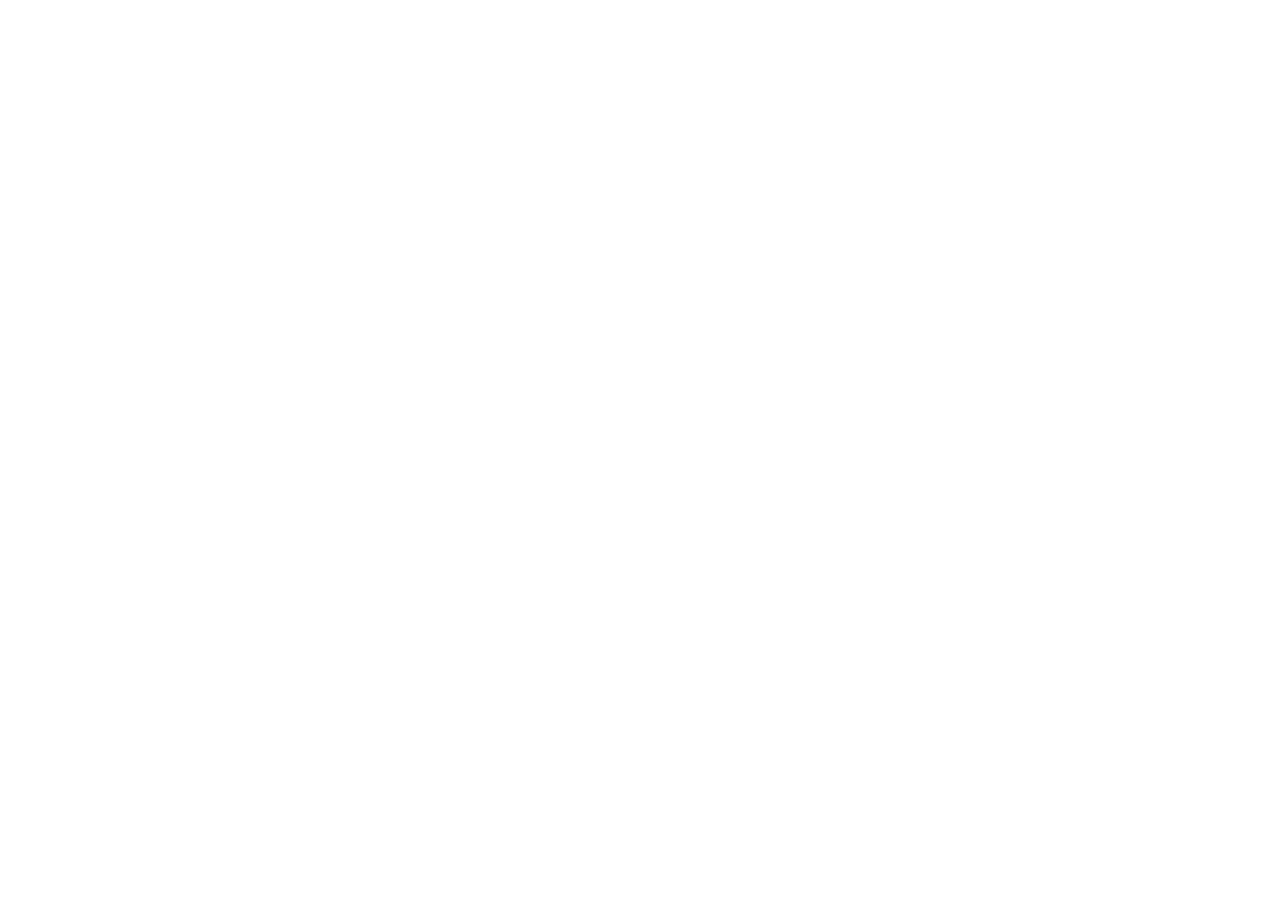
==== pages/courses.html @ 52b4a1c3 "bug image size" ====
<!DOCTYPE html>
<html lang="en">
  <head>
    <meta charset="UTF-8" />
    <meta http-equiv="X-UA-Compatible" content="IE=edge" />
    <meta name="viewport" content="width=device-width, initial-scale=1.0" />
    <!-- Adaugam metatag-urile pentru Google -->
    <title>Clonă IT School</title>
    <meta name="description" content="O replică a site-ului itschool.ro" />
    <!-- Includem font-urile prima oara -->
    <link rel="preconnect" href="https://fonts.googleapis.com" />
    <link rel="preconnect" href="https://fonts.gstatic.com" crossorigin />
    <link
      href="https://fonts.googleapis.com/css2?family=Poppins:ital,wght@0,400;0,700;1,400&display=swap"
      rel="stylesheet"
    />
    <!-- Pentru iconite -->
    <link
      href="https://fonts.googleapis.com/icon?family=Material+Icons"
      rel="stylesheet"
    />
    <!-- Includem CSS-urile noastre -->
    <link rel="stylesheet" href="../css/main.css" />
  </head>
  <body></body>
</html>
---- css/main.css ----
/* Adaugam varaibile */
:root {
  --text-primary: #101d42;
  --text-secondary: #fbb44c;
  --text-dark: #2b2922;
  --text-light: #eaeaea;
  --text-white: #ffffff;

  --button-color: #2bb686;

  --bg-primary: #141e4c;
  --bg-secondary: #dfedf5;
  --bg-dark: #101d42;
  --bg-light: #ffffff;

  --fs-large: 1rem;
  --fs-medium: 0.875rem;
  --fs-small: 0.75rem;

  --spacing-xl: 2.625rem;
  --spacing-large: 1.75rem;
  --spacing-medium: 1rem;
  --spacing-small: 0.5rem;
  --spacing-tiny: 0.25rem;

  --mobile-logo-height: 45px;
}

/* Resetam proprietatile default */
* {
  box-sizing: border-box;
}

body,
h1,
h2,
h3,
p {
  margin: 0;
  padding: 0;
}

ul {
  list-style-type: none;
  margin: 0;
  padding: 0;
}

a {
  display: block;
  text-decoration: none;
}

/* Adaugam proprietati legate de font */
body {
  font-family: "Poppins", sans-serif;
}

h1 {
  font-size: 3.5rem;
}

h2 {
  font-size: 1.75rem;
}

h3 {
  font-size: 1.5rem;
}

p {
  font-size: var(--fs-medium);
}

/* Adaugam proprietati legate de culori */
h1 {
  color: var(--text-light);
}

h2 {
  color: var(--text-primary);
}

h3 {
  color: var(--text-secondary);
}

p {
  color: var(--text-dark);
}

/* Clase reutilizabile */
.container {
  margin: auto;
  max-width: 1200px;
  padding: var(--spacing-medium);
}

/* Stilizeara nav-ului */
nav {
  background-color: var(--bg-primary);
  position: fixed;
  width: 100%;
  top: 0;
  z-index: 2;
}

nav img {
  width: auto;
  height: 60px;
}

/* Meniul si checkbox-ul sunt necesare doar pentru versiunea de mobile. */

nav ul {
  display: flex;
  align-items: baseline;
}

nav li {
  position: relative;
}

nav .arrow-down-icon {
  font-size: var(--fs-large);
  position: absolute;
}

nav a {
  font-size: var(--fs-small);
  color: var(--bg-light);
  text-transform: uppercase;
  padding: var(--spacing-medium);
}

nav .container {
  display: flex;
  justify-content: space-between;
  align-items: center;
}

nav .logo-link {
  padding: 0;
}

nav .menu-icon {
  color: var(--text-light);
  display: none;
}

nav input[type="checkbox"] {
  display: none;
}

nav .submenu {
  display: none;
  position: absolute;
  width: 10rem;
  top: calc(100% - var(--spacing-small));
  left: var(--spacing-medium);
  background-color: var(--bg-dark);
  padding: var(--spacing-tiny) 0;
  z-index: 3;
}

nav .submenu a {
  padding: var(--spacing-tiny) var(--spacing-small);
}

nav a:hover {
  color: var(--text-secondary);
}

/* Atentie la acest selector! display: block se aplica pe elementul cu clasa submenu, doar atunci cand parintele cu clasa about us are hover! */
nav .about-us:hover .submenu {
  display: block;
}

@media (max-width: 768px) {
  nav img {
    height: var(--mobile-logo-height);
  }

  nav ul {
    display: none;
  }

  nav .arrow-down-icon {
    display: none;
  }

  nav .about-us:hover .submenu {
    display: none;
  }

  nav input[type="checkbox"] {
    display: block;
    position: absolute;
    top: 0;
    left: 0;

    height: 100%;
    width: 100%;

    opacity: 0;
    margin: 0;

    cursor: pointer;
  }

  nav input[type="checkbox"]:checked ~ ul {
    display: block;
    width: 100%;

    position: fixed;
    top: calc(var(--mobile-logo-height) + 2 * var(--spacing-medium));
    left: 0;

    background-color: var(--bg-dark);
  }

  nav .menu-icon {
    display: block;
  }

  nav .menu-icon-container {
    position: relative;
  }
}

footer {
  background-color: var(--bg-primary);
}

footer p {
  color: var(--bg-light);
  text-align: center;
  font-size: var(--fs-small);
  padding: var(--spacing-medium) 0;
}
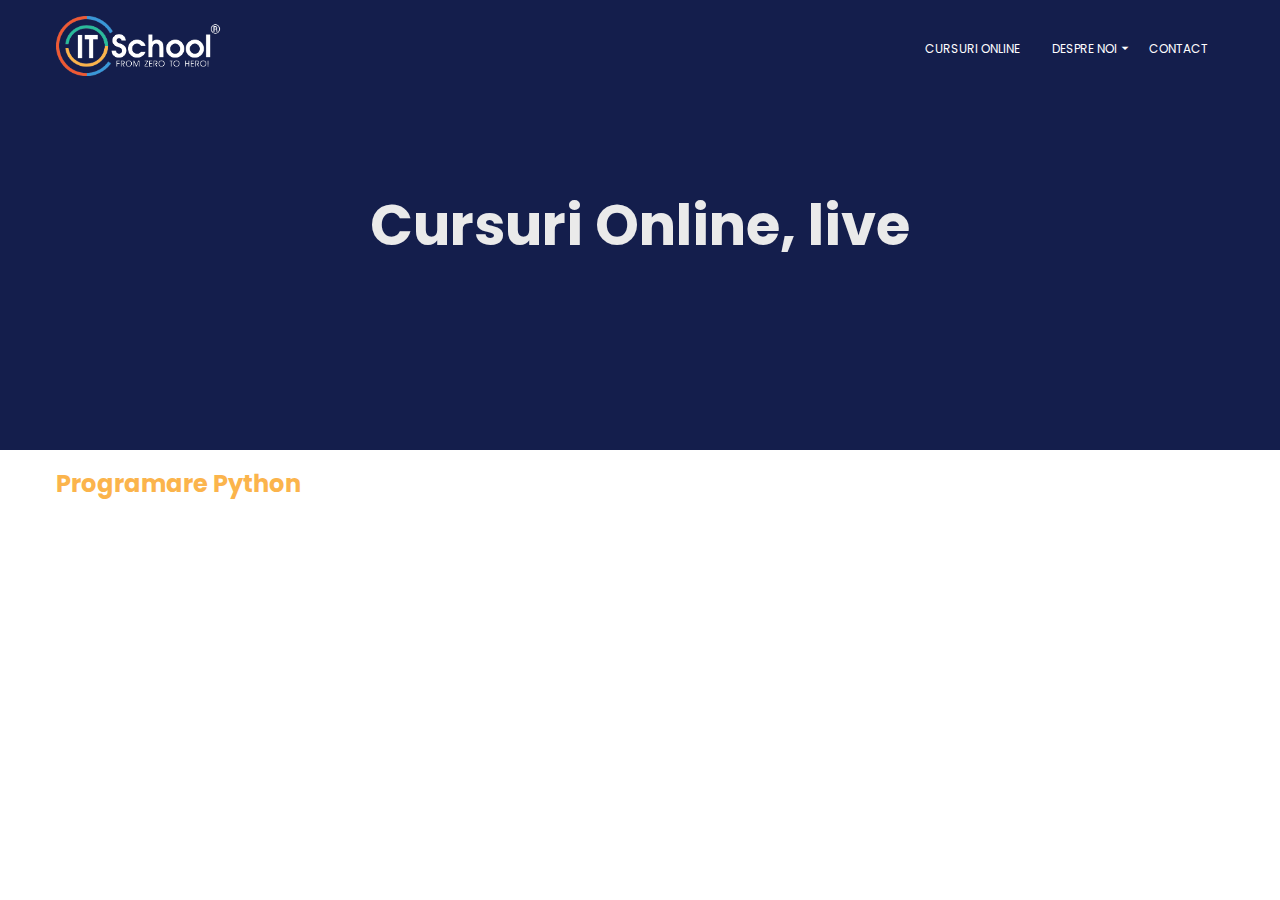
==== commit aa2a8342: "am mai adaugat ceva" ====
--- a/pages/courses.html
+++ b/pages/courses.html
@@ -21,6 +21,54 @@
     />
     <!-- Includem CSS-urile noastre -->
     <link rel="stylesheet" href="../css/main.css" />
+    <link rel="stylesheet" href="../css/courses.css">
   </head>
-  <body></body>
+  <body>
+    <nav>
+      <div class="container">
+        <a href="index.html" class="logo-link"
+          ><img src="/img/itschool-logo.png" alt="it-school-logo"
+        /></a>
+        <div class="menu-icon-container">
+      
+          <span class="material-icons menu-icon"> menu </span>
+          <input type="checkbox" />
+          <ul>
+            <li><a href="pages/courses.html"> Cursuri online </a></li>
+            <li class="about-us">
+              <a href="pages/about.html">
+                Despre noi
+                <span class="material-icons arrow-down-icon">
+                  arrow_drop_down
+                </span>
+              </a>
+              
+              <div class="submenu">
+                <a href="index.html">IT School</a>
+                <a href="pages/about.html">Despre Noi</a>
+              </div>
+            </li>
+            <li><a href="pages/contact.html"> Contact</a></li>
+          </ul>
+        </div>
+      </div>
+    </nav>
+    <section class="welcome">
+      <div class="container">
+        <h1>Cursuri Online, live</h1>
+      </div>
+
+    </section>
+    <section class="courses">
+      <div class="container"> 
+        <div class="courses-container">
+          <div class="course-wrapper">
+            <div class="course">
+              <h3>Programare Python</h3>
+            </div>
+          </div>
+        </div>
+      </div>    
+    </section>
+  </body>
 </html>
--- a/css/courses.css
+++ b/css/courses.css
@@ -0,0 +1,16 @@
+.welcome{
+    height: 50vh;
+    background-color: var(--bg-primary);
+    display: flex;
+    justify-content: center;
+    align-items: center;
+}
+.welcome .container {
+    margin: auto;
+    padding: var(--spacing-medium);
+}
+.welcome h1{
+    text-align: center;
+    color: var(--text-light);
+    
+}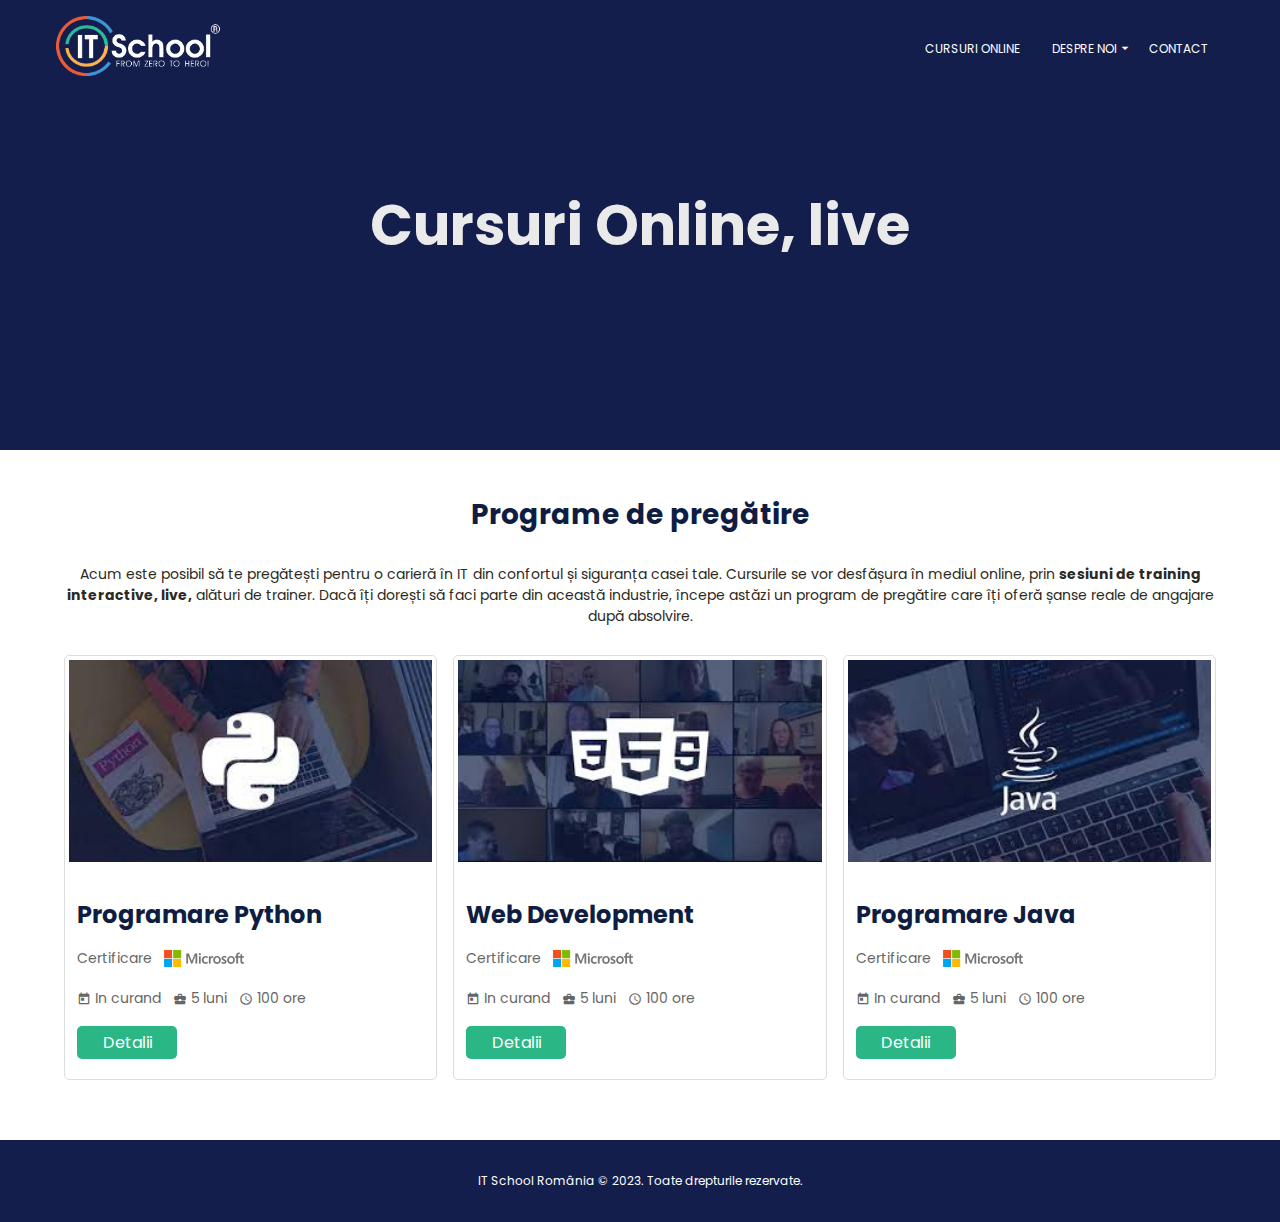
==== commit 798117b1: "pagina cursuri online" ====
--- a/pages/courses.html
+++ b/pages/courses.html
@@ -24,9 +24,10 @@
     <link rel="stylesheet" href="../css/courses.css">
   </head>
   <body>
+
     <nav>
       <div class="container">
-        <a href="index.html" class="logo-link"
+        <a href="/index.html" class="logo-link"
           ><img src="/img/itschool-logo.png" alt="it-school-logo"
         /></a>
         <div class="menu-icon-container">
@@ -34,9 +35,9 @@
           <span class="material-icons menu-icon"> menu </span>
           <input type="checkbox" />
           <ul>
-            <li><a href="pages/courses.html"> Cursuri online </a></li>
+            <li><a href="/pages/courses.html"> Cursuri online </a></li>
             <li class="about-us">
-              <a href="pages/about.html">
+              <a href="/pages/about.html">
                 Despre noi
                 <span class="material-icons arrow-down-icon">
                   arrow_drop_down
@@ -53,22 +54,108 @@
         </div>
       </div>
     </nav>
-    <section class="welcome">
+    <main>
+      <section class="welcome">
       <div class="container">
         <h1>Cursuri Online, live</h1>
       </div>
 
-    </section>
-    <section class="courses">
+      </section>
+      <section class="courses">
       <div class="container"> 
-        <div class="courses-container">
+        <h2>Programe de pregătire </h2>
+        <p class="p-prezentare">Acum este posibil să te pregătești pentru o carieră în IT din confortul și siguranța casei tale. Cursurile se vor desfășura în mediul online, prin <strong>sesiuni de training interactive, live,</strong> alături de trainer. Dacă îți dorești să faci parte din această industrie, începe astăzi un program de pregătire care îți oferă șanse reale de angajare după absolvire.</p>
+        <div class="courses-depo">
           <div class="course-wrapper">
             <div class="course">
-              <h3>Programare Python</h3>
+              <img src="/img/python.jpeg" alt class="poza-prezentare">
+              <div class="content">
+                <h3>Programare Python</h3>
+                <p class="certification">Certificare <img src="/img/microsoft-color.png" alt class="logo-microsoft"></p>
+                <div class="detalii">
+                  <span class="date">
+                    <span class="material-icons">today</span>
+                    <span>In curand</span>
+                  </span>
+                  <span class="duration">
+                    <span class="material-icons">business_center</span>
+                    <span>5 luni</span>
+                  </span>
+                  <span class="ore">
+                    <span class="material-icons">schedule</span>
+                    <span>100 ore</span>
+                  </span>
+
+                </div>
+                <div>
+                  <a href="#href">Detalii</a>
+                </div>
+              </div>
             </div>
+          </div>  
+          <div class="course-wrapper">
+            <div class="course">
+              <img src="/img/web-dev.jpeg" alt class="poza-prezentare">
+              <div class="content">
+                <h3>Web Development</h3>
+                <p class="certification">Certificare <img src="/img/microsoft-color.png" alt class="logo-microsoft"></p>
+                <div class="detalii">
+                  <span class="date">
+                    <span class="material-icons">today</span>
+                    <span>In curand</span>
+                  </span>
+                  <span class="duration">
+                    <span class="material-icons">business_center</span>
+                    <span>5 luni</span>
+                  </span>
+                  <span class="ore">
+                    <span class="material-icons">schedule</span>
+                    <span>100 ore</span>
+                  </span>
+
+                </div>
+                <div>
+                  <a href="#href">Detalii</a>
+                </div>
+              </div>
+            </div>
+          </div>  
+          <div class="course-wrapper">
+             <div class="course">
+              <img src="/img/Java.jpeg" alt class="poza-prezentare">
+              <div class="content">
+                <h3>Programare Java</h3>
+                <p class="certification">Certificare <img src="/img/microsoft-color.png" alt class="logo-microsoft"></p>
+                <div class="detalii">
+                  <span class="date">
+                    <span class="material-icons">today</span>
+                    <span>In curand</span>
+                  </span>
+                  <span class="duration">
+                    <span class="material-icons">business_center</span>
+                    <span>5 luni</span>
+                  </span>
+                  <span class="ore">
+                    <span class="material-icons">schedule</span>
+                    <span>100 ore</span>
+                  </span>
+
+                </div>
+                <div>
+                  <a href="#href">Detalii</a>
+                </div>
+              </div>
+              </div>
+          </div>    
           </div>
         </div>
       </div>    
-    </section>
+      </section>
+    </main>
+    <footer>
+      <div class="container">
+        <p>IT School România © 2023. Toate drepturile rezervate.</p>
+      </div>
+    </footer>
   </body>
 </html>
--- a/css/courses.css
+++ b/css/courses.css
@@ -13,4 +13,106 @@
     text-align: center;
     color: var(--text-light);
     
+}
+.courses .container{
+    padding: var(--spacing-medium) var(--spacing-medium);
+    margin: auto;
+}
+
+.courses h2{
+    margin-bottom: var(--spacing-large);
+    text-align: center;
+    padding-top: var(--spacing-large);
+    color: var(--text-primary);
+}
+.courses .p-prezentare{
+    margin-left: var(--spacing-small);
+    margin-right: var(--spacing-small);
+    margin-bottom: var(--spacing-large);
+    text-align: center;
+}
+p{
+    color: var(--text-dark);
+}
+.courses .courses-depo{
+    display: flex;
+    flex-wrap: wrap;
+    margin-bottom: var(--spacing-large);
+    
+}
+.courses .course-wrapper{
+    width: calc(100% / 3);
+    padding-left: var(--spacing-small);
+    padding-right: var(--spacing-small);
+}
+.courses .course{
+    width: 100%;
+    padding: var(--spacing-tiny);
+    border: 1px solid #ddd;
+    border-radius: 5px;
+    margin-bottom: var(--spacing-medium);
+}
+.courses .poza-prezentare{
+    width: 100%;
+    height: auto;
+    margin-bottom: var(--spacing-large);
+}
+.courses .content{
+    padding: 0 var(--spacing-small);
+}
+.courses h3 {
+    margin-bottom: var(--spacing-medium);
+    color: var(--text-primary);
+    font-size: 1.5rem;
+}
+.courses .certification{
+    margin-bottom: var(--spacing-medium);
+    font-size: var(--fs-medium);
+    color: #666;
+}
+.courses .logo-microsoft{
+    margin-left: var(--spacing-small);
+    width: 80px;
+    height: auto;
+    vertical-align: middle;
+}
+.courses .detalii{
+    margin-bottom: var(--spacing-medium);
+}
+.courses span{
+    font-size: var(--fs-medium);
+    color: #666;
+} 
+.courses .material-icons{
+    vertical-align: middle;
+}
+.courses .duration{
+    margin-left: var(--spacing-small);
+    
+}
+.courses .ore{
+    margin-left: var(--spacing-small);
+   
+}
+
+.courses a{
+    margin-bottom: var(--spacing-medium);
+    text-align: center;
+    color: var( --text-white);
+    background-color: var(--button-color);
+    border: 1 px solid var(--button-color);
+    border-radius: 5px;
+    padding: var(--spacing-tiny);
+    width: 100px;
+}
+@media ( max-width: 992px) {
+    .courses .course-wrapper{
+        width: 50%;
+    }
+}
+@media(max-width: 768px) {
+    .courses .course-wrapper{
+        width: 100%;
+    }
+    
 }